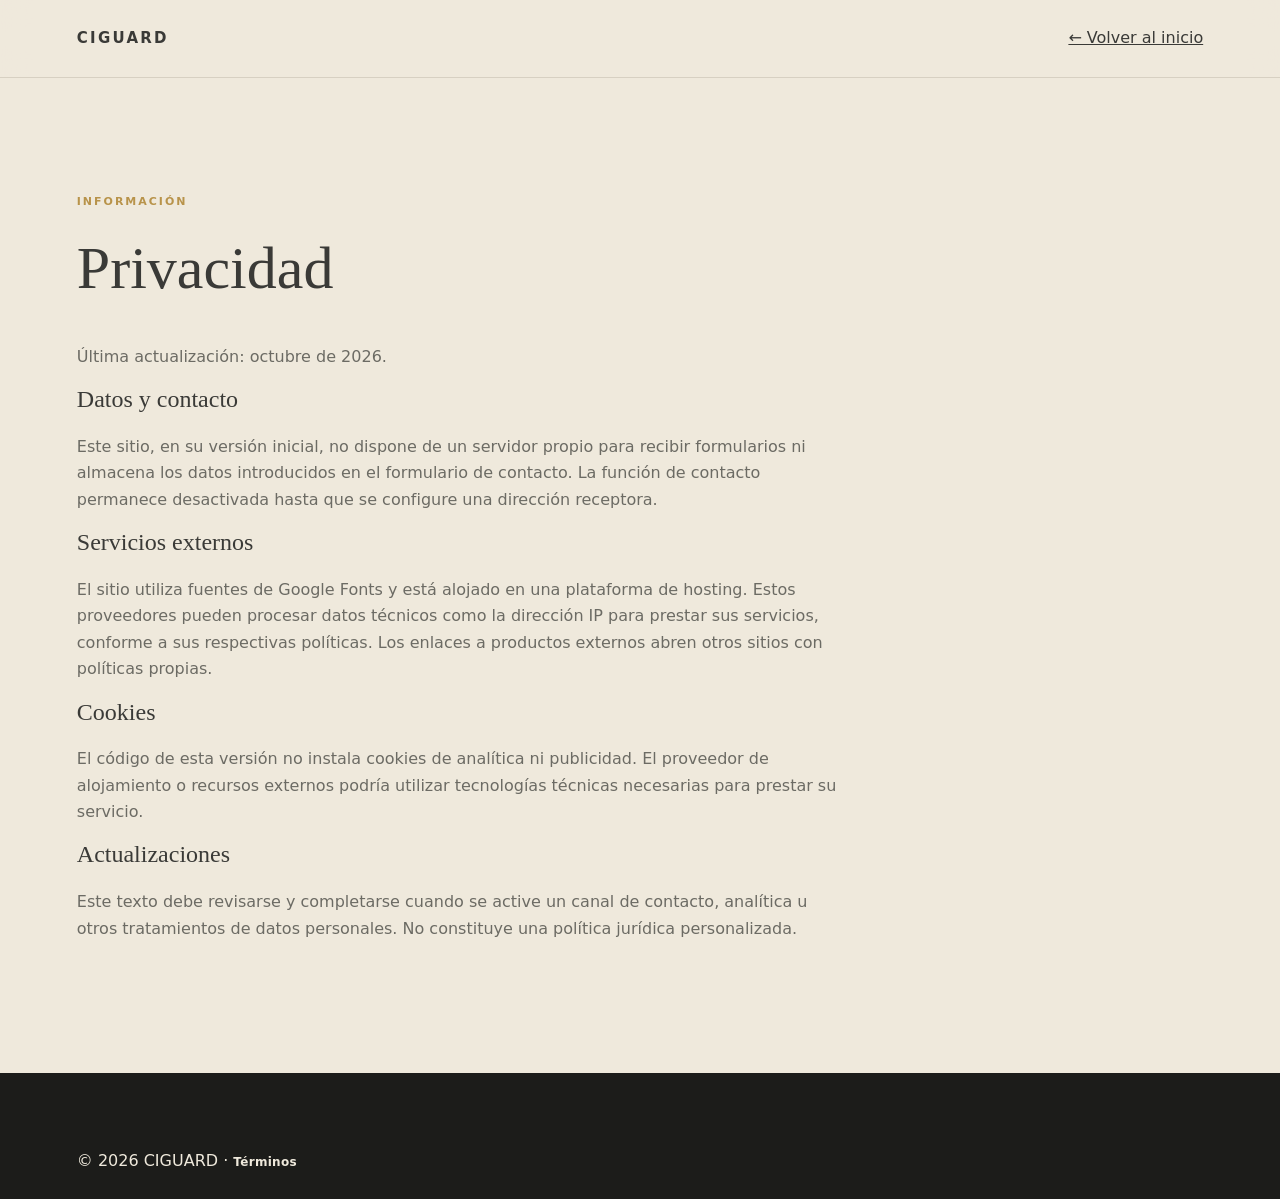
==== privacidad.html @ 9c70d9f0 "Integra sitio institucional de CIGUARD y conserva recursos originales" ====
<!doctype html><html lang="es"><head><meta charset="utf-8"><meta name="viewport" content="width=device-width,initial-scale=1"><title>Privacidad — CIGUARD</title><meta name="description" content="Información de privacidad de la web CIGUARD."><link rel="stylesheet" href="/css/style.css"></head><body><header class="site-header"><nav class="nav shell"><a class="brand" href="/">CIGUARD</a><a href="/">← Volver al inicio</a></nav></header><main class="section shell legal-page"><span class="eyebrow">INFORMACIÓN</span><h1>Privacidad</h1><p>Última actualización: octubre de 2026.</p><h2>Datos y contacto</h2><p>Este sitio, en su versión inicial, no dispone de un servidor propio para recibir formularios ni almacena los datos introducidos en el formulario de contacto. La función de contacto permanece desactivada hasta que se configure una dirección receptora.</p><h2>Servicios externos</h2><p>El sitio utiliza fuentes de Google Fonts y está alojado en una plataforma de hosting. Estos proveedores pueden procesar datos técnicos como la dirección IP para prestar sus servicios, conforme a sus respectivas políticas. Los enlaces a productos externos abren otros sitios con políticas propias.</p><h2>Cookies</h2><p>El código de esta versión no instala cookies de analítica ni publicidad. El proveedor de alojamiento o recursos externos podría utilizar tecnologías técnicas necesarias para prestar su servicio.</p><h2>Actualizaciones</h2><p>Este texto debe revisarse y completarse cuando se active un canal de contacto, analítica u otros tratamientos de datos personales. No constituye una política jurídica personalizada.</p></main><footer class="footer dark"><div class="shell">© 2026 CIGUARD · <a href="/terminos.html">Términos</a></div></footer></body></html>
---- css/style.css ----
:root{--ink:#3A3A37;--muted:#6C6B64;--bone:#EFE9DC;--dark:#1C1C1A;--gold:#B8934A;--line:#d7d0c2;--white:#f8f5ed}*{box-sizing:border-box}html{scroll-behavior:smooth;scroll-padding-top:90px}body{margin:0;background:var(--bone);color:var(--ink);font-family:Inter,system-ui,sans-serif;line-height:1.65}button,input,textarea,select{font:inherit}a{color:inherit}button{cursor:pointer}h1,h2,h3,p{margin-top:0}h1,h2,h3{line-height:1.16}h1,h2,.panel h3,.update-card h3{font-family:Fraunces,Georgia,serif;font-weight:400}em{font-weight:400;color:var(--gold)}.shell{width:min(1220px,88%);margin:auto}.skip{position:absolute;left:10px;top:-100px;z-index:100;background:var(--gold);padding:10px}.skip:focus{top:10px}.site-header{height:78px;position:sticky;top:0;z-index:20;background:rgba(239,233,220,.96);border-bottom:1px solid var(--line);backdrop-filter:blur(14px)}.nav{height:100%;display:flex;justify-content:space-between;align-items:center;gap:20px}.brand{display:inline-flex;gap:9px;align-items:center;text-decoration:none;letter-spacing:.15em;font-size:15px;font-weight:700}.brand img{max-width:125px;height:34px;object-fit:contain}.nav-links{display:flex;align-items:center;gap:30px}.nav-links a,.footer a{text-decoration:none;font-size:12px;font-weight:600;letter-spacing:.025em}.nav-links a:hover,.footer a:hover{color:var(--gold)}.nav-contact{border:1px solid var(--gold);padding:10px 16px;border-radius:2px}.menu-toggle{display:none;background:none;border:0;font-size:26px;color:var(--ink)}.dark{background:var(--dark);color:var(--bone)}.hero{min-height:690px;display:flex;align-items:center;position:relative;overflow:hidden}.hero:before{content:'';position:absolute;width:580px;height:580px;border:1px solid #b8934a20;border-radius:50%;right:-140px;top:-170px;box-shadow:0 0 0 110px #b8934a06,0 0 0 230px #b8934a04}.hero-inner{position:relative;padding:100px 0 60px}.eyebrow{color:var(--gold);font-size:11px;letter-spacing:.18em;font-weight:700;display:block;text-transform:uppercase;margin-bottom:23px}.hero-logo{display:block;max-width:195px;max-height:70px;object-fit:contain;margin-bottom:23px}.hero h1{font-size:clamp(43px,6.5vw,87px);max-width:1000px;letter-spacing:-.045em;margin-bottom:25px}.hero p{max-width:630px;font-size:16px;color:#bab8b0}.hero-actions{display:flex;gap:13px;flex-wrap:wrap;margin-top:35px}.button{display:inline-flex;gap:35px;align-items:center;justify-content:space-between;text-decoration:none;padding:13px 20px;border:1px solid transparent;font-size:12px;font-weight:700;min-height:49px;border-radius:2px}.button-gold{background:var(--gold);color:var(--dark)}.button-gold:hover{background:#cea75c}.button-outline{border-color:#777268;color:var(--bone)}.button-outline:hover{border-color:var(--gold)}.hero-bottom{border-top:1px solid #49443b;padding-top:22px;margin-top:90px;display:flex;justify-content:space-between;gap:20px;font-size:10px;letter-spacing:.14em;color:#a8a49a}.ornament{height:44px;display:flex;justify-content:center;align-items:center}.ornament svg{width:min(520px,85%);height:34px}.section{padding-top:115px;padding-bottom:115px}.section-heading{max-width:750px;margin-bottom:46px}.section-heading h2,.contact-grid h2{font-size:clamp(34px,4.5vw,60px);letter-spacing:-.03em;margin-bottom:19px}.section-heading p,.contact-grid>div>p{color:var(--muted);max-width:620px}.editorial-grid{display:grid;grid-template-columns:repeat(3,1fr);border:1px solid var(--line)}.panel{padding:35px;border-right:1px solid var(--line)}.panel:last-child{border:0}.panel-index,.capabilities article>span{font-size:10px;letter-spacing:.14em;color:var(--gold);font-weight:700}.panel h3{font-size:29px;margin:30px 0 18px}.panel p,.capabilities p{font-size:13px;color:var(--muted);line-height:1.8}.tinted{background:#e7e0d3}.filters{display:flex;justify-content:space-between;align-items:center;flex-wrap:wrap;gap:18px;margin-bottom:24px}.filter-buttons{display:flex;gap:7px;flex-wrap:wrap}.chip{border:1px solid #c2b9aa;color:var(--ink);background:transparent;padding:9px 16px;border-radius:40px;font-size:12px}.chip:hover,.chip.active{background:var(--ink);color:var(--bone);border-color:var(--ink)}.search-label input{background:var(--bone);color:var(--ink);border:1px solid #c2b9aa;padding:11px 14px;width:min(280px,80vw);outline-offset:3px}.product-grid{display:grid;grid-template-columns:repeat(6,1fr);gap:15px}.product-card{grid-column:span 2;min-height:300px;background:#393c36;color:#f5f0e4;padding:29px;display:flex;flex-direction:column;position:relative;overflow:hidden;border:1px solid #ffffff17}.product-card:nth-child(1),.product-card:nth-child(2){grid-column:span 3;min-height:340px}.product-card:before{content:'';position:absolute;width:220px;height:220px;border:1px solid #ffffff19;border-radius:50%;right:-80px;top:-70px}.product-card[data-id=ozama]{background:#34443a}.product-card[data-id=multilinks]{background:#363a52}.product-card[data-id=teclazo]{background:#695036}.product-card[data-id=nucleo]{background:#394b52}.product-card[data-id=ravia]{background:#46343c}.product-card h3{font-family:Fraunces,Georgia,serif;font-size:clamp(24px,3vw,36px);margin:20px 0 10px;font-weight:400}.product-card p{font-size:12px;color:#e8e5df;max-width:420px}.product-tag{align-self:flex-start;border:1px solid #ffffff70;padding:4px 10px;border-radius:40px;letter-spacing:.04em;font-size:10px}.product-actions{margin-top:auto;display:flex;align-items:center;gap:16px;flex-wrap:wrap}.product-actions a,.product-actions button{background:transparent;border:0;color:#fff;text-decoration:underline;text-underline-offset:5px;font-size:12px;padding:0}.product-actions button:hover,.product-actions a:hover{color:#e1bc78}.empty{padding:25px;text-align:center;border:1px dashed #b5a898}.capabilities{display:grid;grid-template-columns:repeat(4,1fr);gap:0;border-top:1px solid var(--line)}.capabilities article{padding:30px 25px 10px 0;border-right:1px solid var(--line);margin-right:22px}.capabilities article:last-child{border:0}.capabilities h3{font-size:17px;margin:22px 0 12px}.updates-section .section-heading p{color:#afada6}.update-grid{display:grid;grid-template-columns:1fr 1fr;gap:20px}.update-card{padding:35px;border:1px solid #4b4943;min-height:270px}.update-card span{color:var(--gold);font-size:10px;letter-spacing:.15em}.update-card h3{font-size:30px;margin:25px 0 12px}.update-card p{color:#aaa69f;font-size:13px}.update-card a{color:var(--gold);font-size:12px}.faq{border-top:1px solid var(--line);max-width:910px}.faq details{border-bottom:1px solid var(--line);padding:20px 0}.faq summary{cursor:pointer;font-weight:600;list-style-position:outside}.faq p{max-width:730px;color:var(--muted);font-size:14px;padding-top:14px}.contact-section{background:#dbd3c3}.contact-grid{display:grid;grid-template-columns:1fr 1fr;gap:10%}.contact-small{margin-top:60px;font-size:12px}.contact-form{display:grid;gap:16px}.contact-form label{display:grid;gap:7px;font-size:12px;font-weight:600}.contact-form input,.contact-form textarea,.contact-form select{background:#eee8dc;border:1px solid #bdb3a3;padding:12px;color:var(--ink);border-radius:1px;min-width:0;width:100%}.contact-form textarea{resize:vertical}.form-note{font-size:11px;color:var(--muted);line-height:1.7}.contact-form button{justify-self:start;border:0}.footer{padding:75px 0 25px}.footer-top{display:grid;grid-template-columns:2fr 1fr 1fr;gap:35px;padding-bottom:70px}.brand-footer{color:var(--bone)}.footer-top p{font-size:12px;color:#aaa69f;margin-top:20px}.footer-links{display:flex;flex-direction:column;align-items:flex-start;gap:16px}.footer-bottom{padding-top:22px;border-top:1px solid #45433e;display:flex;justify-content:space-between;gap:20px;color:#aaa69f;font-size:10px}.sr-only{position:absolute;width:1px;height:1px;clip:rect(0,0,0,0);overflow:hidden;white-space:nowrap}.reveal{animation:appear .7s ease both}@keyframes appear{from{opacity:.75;transform:translateY(10px)}to{opacity:1;transform:translateY(0)}}dialog{background:var(--bone);color:var(--ink);border:1px solid var(--gold);box-shadow:0 20px 90px #0005;width:min(560px,90vw);padding:35px}dialog::backdrop{background:#0009}dialog h2{font-size:35px;font-family:Fraunces,Georgia,serif;font-weight:400}dialog p{color:var(--muted)}.dialog-close{float:right;background:none;border:0;font-size:30px}.detail-label{font-size:11px;color:var(--gold);font-weight:700;letter-spacing:.1em}.legal-page{min-height:55vh}.legal-page h1{font-family:Fraunces,Georgia,serif;font-size:clamp(40px,5vw,60px);font-weight:400}.legal-page p,.legal-page li{max-width:770px;color:var(--muted)}:focus-visible{outline:3px solid var(--gold);outline-offset:3px}@media(max-width:850px){.menu-toggle{display:block}.nav-links{display:none;position:absolute;left:0;right:0;top:78px;background:var(--bone);padding:25px 6%;border-bottom:1px solid var(--line);flex-direction:column;align-items:stretch;gap:20px}.nav-links.open{display:flex}.editorial-grid{grid-template-columns:1fr}.panel{border-right:0;border-bottom:1px solid var(--line)}.panel:last-child{border:0}.capabilities{grid-template-columns:1fr 1fr}.product-card,.product-card:nth-child(1),.product-card:nth-child(2){grid-column:span 3}.contact-grid{gap:35px}}@media(max-width:600px){.shell{width:88%}.hero{min-height:650px}.hero-inner{padding:70px 0 45px}.hero-bottom{margin-top:65px;flex-direction:column}.section{padding-top:75px;padding-bottom:75px}.product-card,.product-card:nth-child(1),.product-card:nth-child(2){grid-column:span 6;min-height:270px}.capabilities,.update-grid,.contact-grid,.footer-top{grid-template-columns:1fr}.capabilities article{border-right:0;border-bottom:1px solid var(--line)}.footer-top{gap:28px;padding-bottom:45px}.footer-bottom{flex-direction:column}.filters{align-items:stretch}.search-label input{width:100%}.contact-small{margin-top:20px}}@media(prefers-reduced-motion:reduce){*,*::before,*::after{scroll-behavior:auto!important;animation:none!important;transition:none!important}}
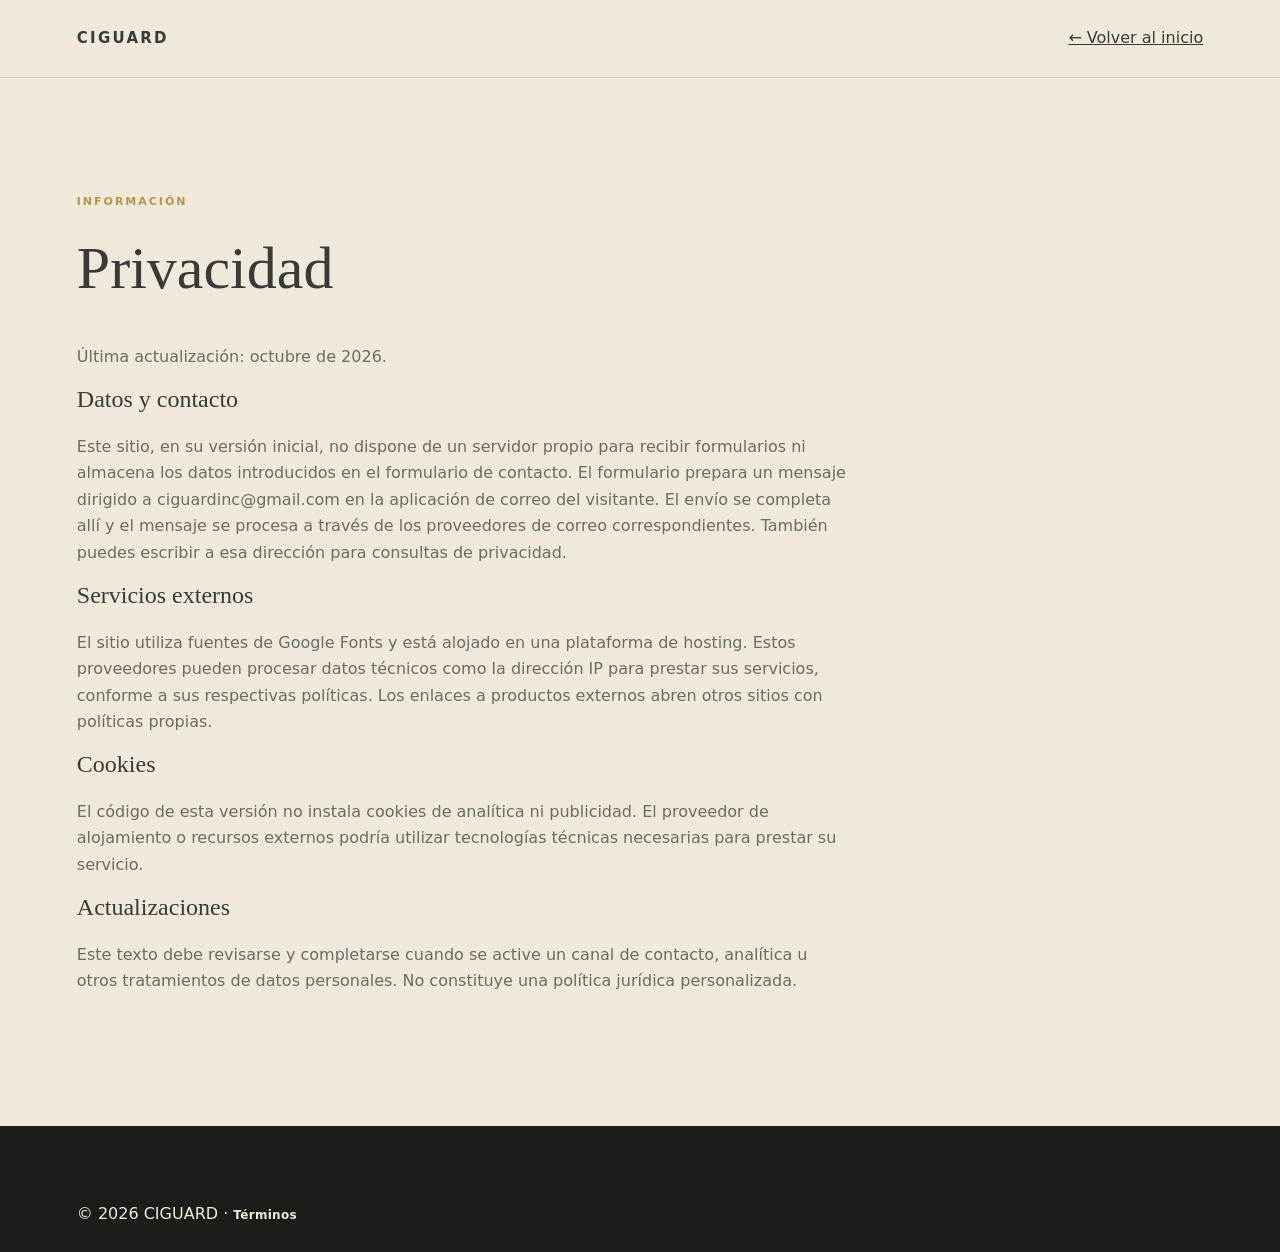
==== commit 1deb3f6f: "Mejora portafolio con capturas reales y configura contacto por correo" ====
--- a/privacidad.html
+++ b/privacidad.html
@@ -1 +1 @@
-<!doctype html><html lang="es"><head><meta charset="utf-8"><meta name="viewport" content="width=device-width,initial-scale=1"><title>Privacidad — CIGUARD</title><meta name="description" content="Información de privacidad de la web CIGUARD."><link rel="stylesheet" href="/css/style.css"></head><body><header class="site-header"><nav class="nav shell"><a class="brand" href="/">CIGUARD</a><a href="/">← Volver al inicio</a></nav></header><main class="section shell legal-page"><span class="eyebrow">INFORMACIÓN</span><h1>Privacidad</h1><p>Última actualización: octubre de 2026.</p><h2>Datos y contacto</h2><p>Este sitio, en su versión inicial, no dispone de un servidor propio para recibir formularios ni almacena los datos introducidos en el formulario de contacto. La función de contacto permanece desactivada hasta que se configure una dirección receptora.</p><h2>Servicios externos</h2><p>El sitio utiliza fuentes de Google Fonts y está alojado en una plataforma de hosting. Estos proveedores pueden procesar datos técnicos como la dirección IP para prestar sus servicios, conforme a sus respectivas políticas. Los enlaces a productos externos abren otros sitios con políticas propias.</p><h2>Cookies</h2><p>El código de esta versión no instala cookies de analítica ni publicidad. El proveedor de alojamiento o recursos externos podría utilizar tecnologías técnicas necesarias para prestar su servicio.</p><h2>Actualizaciones</h2><p>Este texto debe revisarse y completarse cuando se active un canal de contacto, analítica u otros tratamientos de datos personales. No constituye una política jurídica personalizada.</p></main><footer class="footer dark"><div class="shell">© 2026 CIGUARD · <a href="/terminos.html">Términos</a></div></footer></body></html>
+<!doctype html><html lang="es"><head><meta charset="utf-8"><meta name="viewport" content="width=device-width,initial-scale=1"><title>Privacidad — CIGUARD</title><meta name="description" content="Información de privacidad de la web CIGUARD."><link rel="stylesheet" href="/css/style.css"></head><body><header class="site-header"><nav class="nav shell"><a class="brand" href="/">CIGUARD</a><a href="/">← Volver al inicio</a></nav></header><main class="section shell legal-page"><span class="eyebrow">INFORMACIÓN</span><h1>Privacidad</h1><p>Última actualización: octubre de 2026.</p><h2>Datos y contacto</h2><p>Este sitio, en su versión inicial, no dispone de un servidor propio para recibir formularios ni almacena los datos introducidos en el formulario de contacto. El formulario prepara un mensaje dirigido a ciguardinc@gmail.com en la aplicación de correo del visitante. El envío se completa allí y el mensaje se procesa a través de los proveedores de correo correspondientes. También puedes escribir a esa dirección para consultas de privacidad.</p><h2>Servicios externos</h2><p>El sitio utiliza fuentes de Google Fonts y está alojado en una plataforma de hosting. Estos proveedores pueden procesar datos técnicos como la dirección IP para prestar sus servicios, conforme a sus respectivas políticas. Los enlaces a productos externos abren otros sitios con políticas propias.</p><h2>Cookies</h2><p>El código de esta versión no instala cookies de analítica ni publicidad. El proveedor de alojamiento o recursos externos podría utilizar tecnologías técnicas necesarias para prestar su servicio.</p><h2>Actualizaciones</h2><p>Este texto debe revisarse y completarse cuando se active un canal de contacto, analítica u otros tratamientos de datos personales. No constituye una política jurídica personalizada.</p></main><footer class="footer dark"><div class="shell">© 2026 CIGUARD · <a href="/terminos.html">Términos</a></div></footer></body></html>
--- a/css/style.css
+++ b/css/style.css
@@ -1 +1,4 @@
 :root{--ink:#3A3A37;--muted:#6C6B64;--bone:#EFE9DC;--dark:#1C1C1A;--gold:#B8934A;--line:#d7d0c2;--white:#f8f5ed}*{box-sizing:border-box}html{scroll-behavior:smooth;scroll-padding-top:90px}body{margin:0;background:var(--bone);color:var(--ink);font-family:Inter,system-ui,sans-serif;line-height:1.65}button,input,textarea,select{font:inherit}a{color:inherit}button{cursor:pointer}h1,h2,h3,p{margin-top:0}h1,h2,h3{line-height:1.16}h1,h2,.panel h3,.update-card h3{font-family:Fraunces,Georgia,serif;font-weight:400}em{font-weight:400;color:var(--gold)}.shell{width:min(1220px,88%);margin:auto}.skip{position:absolute;left:10px;top:-100px;z-index:100;background:var(--gold);padding:10px}.skip:focus{top:10px}.site-header{height:78px;position:sticky;top:0;z-index:20;background:rgba(239,233,220,.96);border-bottom:1px solid var(--line);backdrop-filter:blur(14px)}.nav{height:100%;display:flex;justify-content:space-between;align-items:center;gap:20px}.brand{display:inline-flex;gap:9px;align-items:center;text-decoration:none;letter-spacing:.15em;font-size:15px;font-weight:700}.brand img{max-width:125px;height:34px;object-fit:contain}.nav-links{display:flex;align-items:center;gap:30px}.nav-links a,.footer a{text-decoration:none;font-size:12px;font-weight:600;letter-spacing:.025em}.nav-links a:hover,.footer a:hover{color:var(--gold)}.nav-contact{border:1px solid var(--gold);padding:10px 16px;border-radius:2px}.menu-toggle{display:none;background:none;border:0;font-size:26px;color:var(--ink)}.dark{background:var(--dark);color:var(--bone)}.hero{min-height:690px;display:flex;align-items:center;position:relative;overflow:hidden}.hero:before{content:'';position:absolute;width:580px;height:580px;border:1px solid #b8934a20;border-radius:50%;right:-140px;top:-170px;box-shadow:0 0 0 110px #b8934a06,0 0 0 230px #b8934a04}.hero-inner{position:relative;padding:100px 0 60px}.eyebrow{color:var(--gold);font-size:11px;letter-spacing:.18em;font-weight:700;display:block;text-transform:uppercase;margin-bottom:23px}.hero-logo{display:block;max-width:195px;max-height:70px;object-fit:contain;margin-bottom:23px}.hero h1{font-size:clamp(43px,6.5vw,87px);max-width:1000px;letter-spacing:-.045em;margin-bottom:25px}.hero p{max-width:630px;font-size:16px;color:#bab8b0}.hero-actions{display:flex;gap:13px;flex-wrap:wrap;margin-top:35px}.button{display:inline-flex;gap:35px;align-items:center;justify-content:space-between;text-decoration:none;padding:13px 20px;border:1px solid transparent;font-size:12px;font-weight:700;min-height:49px;border-radius:2px}.button-gold{background:var(--gold);color:var(--dark)}.button-gold:hover{background:#cea75c}.button-outline{border-color:#777268;color:var(--bone)}.button-outline:hover{border-color:var(--gold)}.hero-bottom{border-top:1px solid #49443b;padding-top:22px;margin-top:90px;display:flex;justify-content:space-between;gap:20px;font-size:10px;letter-spacing:.14em;color:#a8a49a}.ornament{height:44px;display:flex;justify-content:center;align-items:center}.ornament svg{width:min(520px,85%);height:34px}.section{padding-top:115px;padding-bottom:115px}.section-heading{max-width:750px;margin-bottom:46px}.section-heading h2,.contact-grid h2{font-size:clamp(34px,4.5vw,60px);letter-spacing:-.03em;margin-bottom:19px}.section-heading p,.contact-grid>div>p{color:var(--muted);max-width:620px}.editorial-grid{display:grid;grid-template-columns:repeat(3,1fr);border:1px solid var(--line)}.panel{padding:35px;border-right:1px solid var(--line)}.panel:last-child{border:0}.panel-index,.capabilities article>span{font-size:10px;letter-spacing:.14em;color:var(--gold);font-weight:700}.panel h3{font-size:29px;margin:30px 0 18px}.panel p,.capabilities p{font-size:13px;color:var(--muted);line-height:1.8}.tinted{background:#e7e0d3}.filters{display:flex;justify-content:space-between;align-items:center;flex-wrap:wrap;gap:18px;margin-bottom:24px}.filter-buttons{display:flex;gap:7px;flex-wrap:wrap}.chip{border:1px solid #c2b9aa;color:var(--ink);background:transparent;padding:9px 16px;border-radius:40px;font-size:12px}.chip:hover,.chip.active{background:var(--ink);color:var(--bone);border-color:var(--ink)}.search-label input{background:var(--bone);color:var(--ink);border:1px solid #c2b9aa;padding:11px 14px;width:min(280px,80vw);outline-offset:3px}.product-grid{display:grid;grid-template-columns:repeat(6,1fr);gap:15px}.product-card{grid-column:span 2;min-height:300px;background:#393c36;color:#f5f0e4;padding:29px;display:flex;flex-direction:column;position:relative;overflow:hidden;border:1px solid #ffffff17}.product-card:nth-child(1),.product-card:nth-child(2){grid-column:span 3;min-height:340px}.product-card:before{content:'';position:absolute;width:220px;height:220px;border:1px solid #ffffff19;border-radius:50%;right:-80px;top:-70px}.product-card[data-id=ozama]{background:#34443a}.product-card[data-id=multilinks]{background:#363a52}.product-card[data-id=teclazo]{background:#695036}.product-card[data-id=nucleo]{background:#394b52}.product-card[data-id=ravia]{background:#46343c}.product-card h3{font-family:Fraunces,Georgia,serif;font-size:clamp(24px,3vw,36px);margin:20px 0 10px;font-weight:400}.product-card p{font-size:12px;color:#e8e5df;max-width:420px}.product-tag{align-self:flex-start;border:1px solid #ffffff70;padding:4px 10px;border-radius:40px;letter-spacing:.04em;font-size:10px}.product-actions{margin-top:auto;display:flex;align-items:center;gap:16px;flex-wrap:wrap}.product-actions a,.product-actions button{background:transparent;border:0;color:#fff;text-decoration:underline;text-underline-offset:5px;font-size:12px;padding:0}.product-actions button:hover,.product-actions a:hover{color:#e1bc78}.empty{padding:25px;text-align:center;border:1px dashed #b5a898}.capabilities{display:grid;grid-template-columns:repeat(4,1fr);gap:0;border-top:1px solid var(--line)}.capabilities article{padding:30px 25px 10px 0;border-right:1px solid var(--line);margin-right:22px}.capabilities article:last-child{border:0}.capabilities h3{font-size:17px;margin:22px 0 12px}.updates-section .section-heading p{color:#afada6}.update-grid{display:grid;grid-template-columns:1fr 1fr;gap:20px}.update-card{padding:35px;border:1px solid #4b4943;min-height:270px}.update-card span{color:var(--gold);font-size:10px;letter-spacing:.15em}.update-card h3{font-size:30px;margin:25px 0 12px}.update-card p{color:#aaa69f;font-size:13px}.update-card a{color:var(--gold);font-size:12px}.faq{border-top:1px solid var(--line);max-width:910px}.faq details{border-bottom:1px solid var(--line);padding:20px 0}.faq summary{cursor:pointer;font-weight:600;list-style-position:outside}.faq p{max-width:730px;color:var(--muted);font-size:14px;padding-top:14px}.contact-section{background:#dbd3c3}.contact-grid{display:grid;grid-template-columns:1fr 1fr;gap:10%}.contact-small{margin-top:60px;font-size:12px}.contact-form{display:grid;gap:16px}.contact-form label{display:grid;gap:7px;font-size:12px;font-weight:600}.contact-form input,.contact-form textarea,.contact-form select{background:#eee8dc;border:1px solid #bdb3a3;padding:12px;color:var(--ink);border-radius:1px;min-width:0;width:100%}.contact-form textarea{resize:vertical}.form-note{font-size:11px;color:var(--muted);line-height:1.7}.contact-form button{justify-self:start;border:0}.footer{padding:75px 0 25px}.footer-top{display:grid;grid-template-columns:2fr 1fr 1fr;gap:35px;padding-bottom:70px}.brand-footer{color:var(--bone)}.footer-top p{font-size:12px;color:#aaa69f;margin-top:20px}.footer-links{display:flex;flex-direction:column;align-items:flex-start;gap:16px}.footer-bottom{padding-top:22px;border-top:1px solid #45433e;display:flex;justify-content:space-between;gap:20px;color:#aaa69f;font-size:10px}.sr-only{position:absolute;width:1px;height:1px;clip:rect(0,0,0,0);overflow:hidden;white-space:nowrap}.reveal{animation:appear .7s ease both}@keyframes appear{from{opacity:.75;transform:translateY(10px)}to{opacity:1;transform:translateY(0)}}dialog{background:var(--bone);color:var(--ink);border:1px solid var(--gold);box-shadow:0 20px 90px #0005;width:min(560px,90vw);padding:35px}dialog::backdrop{background:#0009}dialog h2{font-size:35px;font-family:Fraunces,Georgia,serif;font-weight:400}dialog p{color:var(--muted)}.dialog-close{float:right;background:none;border:0;font-size:30px}.detail-label{font-size:11px;color:var(--gold);font-weight:700;letter-spacing:.1em}.legal-page{min-height:55vh}.legal-page h1{font-family:Fraunces,Georgia,serif;font-size:clamp(40px,5vw,60px);font-weight:400}.legal-page p,.legal-page li{max-width:770px;color:var(--muted)}:focus-visible{outline:3px solid var(--gold);outline-offset:3px}@media(max-width:850px){.menu-toggle{display:block}.nav-links{display:none;position:absolute;left:0;right:0;top:78px;background:var(--bone);padding:25px 6%;border-bottom:1px solid var(--line);flex-direction:column;align-items:stretch;gap:20px}.nav-links.open{display:flex}.editorial-grid{grid-template-columns:1fr}.panel{border-right:0;border-bottom:1px solid var(--line)}.panel:last-child{border:0}.capabilities{grid-template-columns:1fr 1fr}.product-card,.product-card:nth-child(1),.product-card:nth-child(2){grid-column:span 3}.contact-grid{gap:35px}}@media(max-width:600px){.shell{width:88%}.hero{min-height:650px}.hero-inner{padding:70px 0 45px}.hero-bottom{margin-top:65px;flex-direction:column}.section{padding-top:75px;padding-bottom:75px}.product-card,.product-card:nth-child(1),.product-card:nth-child(2){grid-column:span 6;min-height:270px}.capabilities,.update-grid,.contact-grid,.footer-top{grid-template-columns:1fr}.capabilities article{border-right:0;border-bottom:1px solid var(--line)}.footer-top{gap:28px;padding-bottom:45px}.footer-bottom{flex-direction:column}.filters{align-items:stretch}.search-label input{width:100%}.contact-small{margin-top:20px}}@media(prefers-reduced-motion:reduce){*,*::before,*::after{scroll-behavior:auto!important;animation:none!important;transition:none!important}}
+
+/* Capturas reales de las páginas públicas del portafolio. */
+.product-preview{display:block;width:calc(100% + 58px);max-width:none;height:auto;aspect-ratio:8/5;object-fit:cover;object-position:top;margin:-29px -29px 25px;border-bottom:1px solid #ffffff30;position:relative;z-index:1}.product-card:has(.product-preview):before{display:none}.product-card:has(.product-preview){min-height:0}.product-card .product-actions{padding-top:18px}.dialog-preview{display:block;width:100%;height:auto;margin:20px 0;border:1px solid var(--line)}
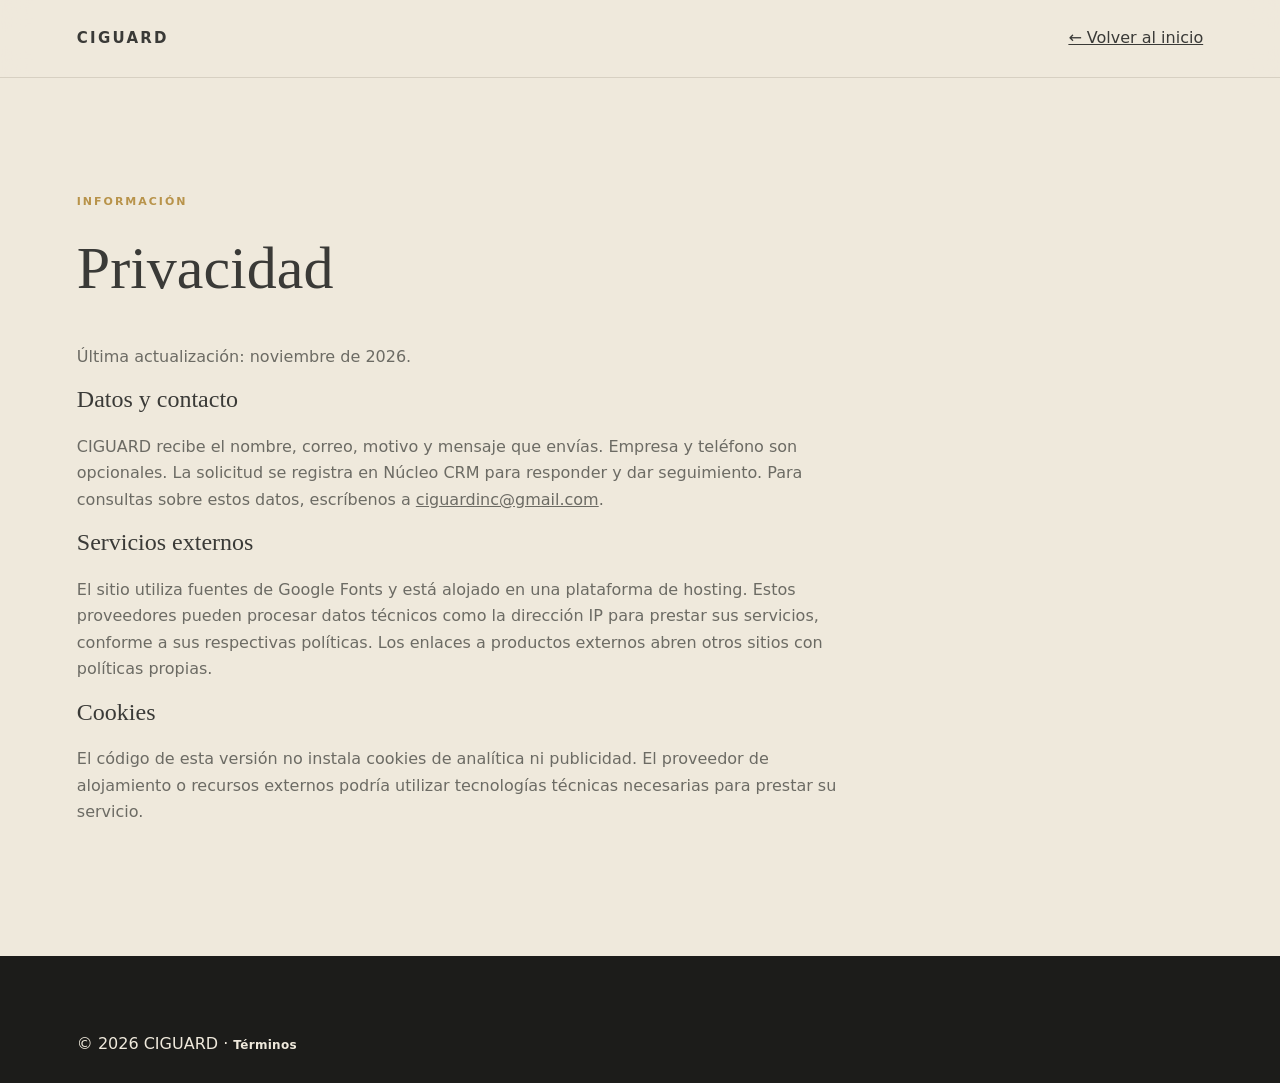
==== commit c8da2218: "Publish a contact and quote form connected to Núcleo" ====
--- a/privacidad.html
+++ b/privacidad.html
@@ -1 +1 @@
-<!doctype html><html lang="es"><head><meta charset="utf-8"><meta name="viewport" content="width=device-width,initial-scale=1"><title>Privacidad — CIGUARD</title><meta name="description" content="Información de privacidad de la web CIGUARD."><link rel="stylesheet" href="/css/style.css"></head><body><header class="site-header"><nav class="nav shell"><a class="brand" href="/">CIGUARD</a><a href="/">← Volver al inicio</a></nav></header><main class="section shell legal-page"><span class="eyebrow">INFORMACIÓN</span><h1>Privacidad</h1><p>Última actualización: octubre de 2026.</p><h2>Datos y contacto</h2><p>Este sitio, en su versión inicial, no dispone de un servidor propio para recibir formularios ni almacena los datos introducidos en el formulario de contacto. El formulario prepara un mensaje dirigido a ciguardinc@gmail.com en la aplicación de correo del visitante. El envío se completa allí y el mensaje se procesa a través de los proveedores de correo correspondientes. También puedes escribir a esa dirección para consultas de privacidad.</p><h2>Servicios externos</h2><p>El sitio utiliza fuentes de Google Fonts y está alojado en una plataforma de hosting. Estos proveedores pueden procesar datos técnicos como la dirección IP para prestar sus servicios, conforme a sus respectivas políticas. Los enlaces a productos externos abren otros sitios con políticas propias.</p><h2>Cookies</h2><p>El código de esta versión no instala cookies de analítica ni publicidad. El proveedor de alojamiento o recursos externos podría utilizar tecnologías técnicas necesarias para prestar su servicio.</p><h2>Actualizaciones</h2><p>Este texto debe revisarse y completarse cuando se active un canal de contacto, analítica u otros tratamientos de datos personales. No constituye una política jurídica personalizada.</p></main><footer class="footer dark"><div class="shell">© 2026 CIGUARD · <a href="/terminos.html">Términos</a></div></footer></body></html>
+<!doctype html><html lang="es"><head><meta charset="utf-8"><meta name="viewport" content="width=device-width,initial-scale=1"><title>Privacidad — CIGUARD</title><meta name="description" content="Información de privacidad de la web CIGUARD."><link rel="stylesheet" href="/css/style.css"></head><body><header class="site-header"><nav class="nav shell"><a class="brand" href="/">CIGUARD</a><a href="/">← Volver al inicio</a></nav></header><main class="section shell legal-page"><span class="eyebrow">INFORMACIÓN</span><h1>Privacidad</h1><p>Última actualización: noviembre de 2026.</p><h2>Datos y contacto</h2><p>CIGUARD recibe el nombre, correo, motivo y mensaje que envías. Empresa y teléfono son opcionales. La solicitud se registra en Núcleo CRM para responder y dar seguimiento. Para consultas sobre estos datos, escríbenos a <a href="mailto:ciguardinc@gmail.com">ciguardinc@gmail.com</a>.</p><h2>Servicios externos</h2><p>El sitio utiliza fuentes de Google Fonts y está alojado en una plataforma de hosting. Estos proveedores pueden procesar datos técnicos como la dirección IP para prestar sus servicios, conforme a sus respectivas políticas. Los enlaces a productos externos abren otros sitios con políticas propias.</p><h2>Cookies</h2><p>El código de esta versión no instala cookies de analítica ni publicidad. El proveedor de alojamiento o recursos externos podría utilizar tecnologías técnicas necesarias para prestar su servicio.</p></main><footer class="footer dark"><div class="shell">© 2026 CIGUARD · <a href="/terminos.html">Términos</a></div></footer></body></html>
--- a/css/style.css
+++ b/css/style.css
@@ -2,3 +2,12 @@
 
 /* Capturas reales de las páginas públicas del portafolio. */
 .product-preview{display:block;width:calc(100% + 58px);max-width:none;height:auto;aspect-ratio:8/5;object-fit:cover;object-position:top;margin:-29px -29px 25px;border-bottom:1px solid #ffffff30;position:relative;z-index:1}.product-card:has(.product-preview):before{display:none}.product-card:has(.product-preview){min-height:0}.product-card .product-actions{padding-top:18px}.dialog-preview{display:block;width:100%;height:auto;margin:20px 0;border:1px solid var(--line)}
+.contact-fields{display:grid;grid-template-columns:repeat(2,minmax(0,1fr));gap:1rem}
+.contact-form .contact-consent{display:flex;align-items:flex-start;gap:.65rem}
+.contact-form .contact-consent input{width:1.1rem;height:1.1rem;margin:.2rem 0 0;flex:none;accent-color:var(--gold)}
+.contact-form .contact-consent a{text-decoration:underline;text-underline-offset:2px}
+.contact-form .form-note{overflow-wrap:anywhere}
+.contact-form .form-note[data-state="success"]{color:#28603b}
+.contact-form .form-note[data-state="error"]{color:#962c26}
+.contact-form button:disabled{opacity:.65;cursor:wait}
+@media(max-width:600px){.contact-fields{grid-template-columns:1fr}.contact-form input,.contact-form select,.contact-form textarea{font-size:16px}}
